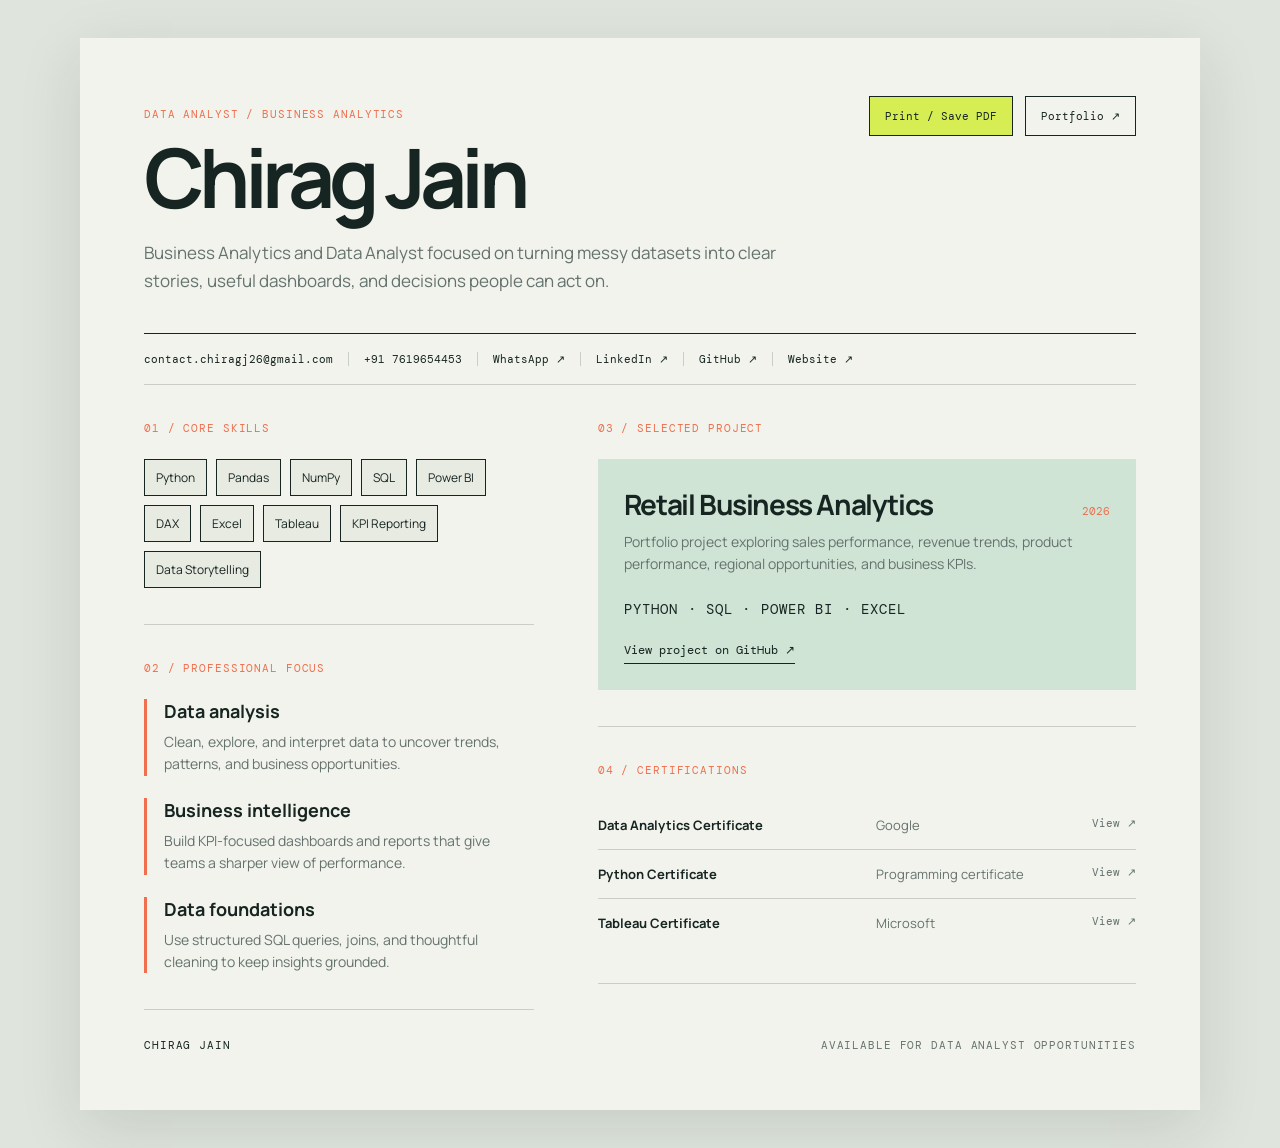
==== resume.html @ fd219ec3 "Add data analyst resume and contact links" ====
<!DOCTYPE html>
<html lang="en">
<head>
    <meta charset="UTF-8">
    <meta name="viewport" content="width=device-width, initial-scale=1.0">
    <meta name="description" content="Chirag Jain - Data Analyst resume">
    <title>Chirag Jain | Data Analyst Resume</title>
    <link rel="preconnect" href="https://fonts.googleapis.com">
    <link rel="preconnect" href="https://fonts.gstatic.com" crossorigin>
    <link href="https://fonts.googleapis.com/css2?family=DM+Mono:wght@400;500&family=Manrope:wght@400;600;700;800&display=swap" rel="stylesheet">
    <link rel="stylesheet" href="resume.css">
</head>
<body>
    <main class="resume">
        <header class="resume-header">
            <div>
                <p class="eyebrow">DATA ANALYST / BUSINESS ANALYTICS</p>
                <h1>Chirag Jain</h1>
                <p class="summary">Business Analytics and Data Analyst focused on turning messy datasets into clear stories, useful dashboards, and decisions people can act on.</p>
            </div>
            <div class="actions"><button type="button" onclick="window.print()">Print / Save PDF</button><a href="index.html">Portfolio ↗</a></div>
        </header>

        <section class="contact-bar" aria-label="Contact details">
            <a href="mailto:contact.chiragj26@gmail.com">contact.chiragj26@gmail.com</a>
            <a href="tel:+917619654453">+91 7619654453</a>
            <a href="https://wa.me/917619654453" target="_blank" rel="noreferrer">WhatsApp ↗</a>
            <a href="https://www.linkedin.com/in/chirag-jain-657a50437/" target="_blank" rel="noreferrer">LinkedIn ↗</a>
            <a href="https://github.com/contactchiragj26-Analyst" target="_blank" rel="noreferrer">GitHub ↗</a>
            <a href="https://contactchiragj26-analyst.github.io/Retail-Business-Analytics-project-/" target="_blank" rel="noreferrer">Website ↗</a>
        </section>

        <div class="resume-grid">
            <div>
                <section class="section">
                    <p class="section-label">01 / CORE SKILLS</p>
                    <div class="skill-list"><span>Python</span><span>Pandas</span><span>NumPy</span><span>SQL</span><span>Power BI</span><span>DAX</span><span>Excel</span><span>Tableau</span><span>KPI Reporting</span><span>Data Storytelling</span></div>
                </section>
                <section class="section">
                    <p class="section-label">02 / PROFESSIONAL FOCUS</p>
                    <div class="focus-list">
                        <article><strong>Data analysis</strong><p>Clean, explore, and interpret data to uncover trends, patterns, and business opportunities.</p></article>
                        <article><strong>Business intelligence</strong><p>Build KPI-focused dashboards and reports that give teams a sharper view of performance.</p></article>
                        <article><strong>Data foundations</strong><p>Use structured SQL queries, joins, and thoughtful cleaning to keep insights grounded.</p></article>
                    </div>
                </section>
            </div>
            <div>
                <section class="section">
                    <p class="section-label">03 / SELECTED PROJECT</p>
                    <article class="project">
                        <div class="project-heading"><h2>Retail Business Analytics</h2><span>2026</span></div>
                        <p>Portfolio project exploring sales performance, revenue trends, product performance, regional opportunities, and business KPIs.</p>
                        <p class="tools">PYTHON · SQL · POWER BI · EXCEL</p>
                        <a class="project-link" href="https://github.com/contactchiragj26-Analyst/Retail-Business-Analytics-project-" target="_blank" rel="noreferrer">View project on GitHub ↗</a>
                    </article>
                </section>
                <section class="section">
                    <p class="section-label">04 / CERTIFICATIONS</p>
                    <ul class="certifications">
                        <li><strong>Data Analytics Certificate</strong><span>Google</span><a href="certificates/data-analytics.pdf" target="_blank" rel="noreferrer">View ↗</a></li>
                        <li><strong>Python Certificate</strong><span>Programming certificate</span><a href="certificates/python.pdf" target="_blank" rel="noreferrer">View ↗</a></li>
                        <li><strong>Tableau Certificate</strong><span>Microsoft</span><a href="certificates/tableau.pdf" target="_blank" rel="noreferrer">View ↗</a></li>
                    </ul>
                </section>
            </div>
        </div>
        <footer>CHIRAG JAIN <span>AVAILABLE FOR DATA ANALYST OPPORTUNITIES</span></footer>
    </main>
</body>
</html>
---- resume.css ----
:root{--ink:#172522;--muted:#65726e;--paper:#f1f3ec;--lime:#d6ed54;--mint:#cfe4d4;--line:rgba(23,37,34,.18);--orange:#ef6f4e;--mono:'DM Mono',monospace;--sans:'Manrope',sans-serif}*{box-sizing:border-box}body{margin:0;background:#dfe5dc;color:var(--ink);font-family:var(--sans)}a{color:inherit;text-decoration:none}.resume{max-width:1120px;margin:38px auto;background:var(--paper);padding:58px 64px;box-shadow:0 18px 60px rgba(23,37,34,.12)}.resume-header{display:flex;justify-content:space-between;gap:40px;border-bottom:1px solid var(--ink);padding-bottom:38px}.eyebrow,.section-label,.tools,footer{font:11px var(--mono);letter-spacing:.08em}.eyebrow,.section-label{color:var(--orange)}h1{font-size:clamp(48px,7vw,82px);line-height:.95;letter-spacing:-.07em;margin:18px 0 22px}.summary{max-width:650px;color:var(--muted);font-size:17px;line-height:1.65;margin:0}.actions{display:flex;align-items:flex-start;gap:12px;white-space:nowrap}.actions button,.actions a{border:1px solid var(--ink);background:var(--lime);padding:12px 15px;color:var(--ink);font:11px var(--mono);cursor:pointer}.actions a{background:transparent}.contact-bar{display:flex;flex-wrap:wrap;gap:0;border-bottom:1px solid var(--line);padding:18px 0}.contact-bar a{font:11px var(--mono);padding:0 15px;border-right:1px solid var(--line)}.contact-bar a:first-child{padding-left:0}.contact-bar a:last-child{border:0}.resume-grid{display:grid;grid-template-columns:.84fr 1.16fr;gap:64px}.section{padding:36px 0;border-bottom:1px solid var(--line)}.section-label{margin:0 0 24px}.skill-list{display:flex;flex-wrap:wrap;gap:9px}.skill-list span{border:1px solid var(--ink);padding:9px 11px;font-size:12px;background:#e8ebe2}.focus-list{display:grid;gap:22px}.focus-list article{border-left:3px solid var(--orange);padding-left:17px}.focus-list strong{font-size:18px}.focus-list p,.project p{color:var(--muted);font-size:14px;line-height:1.6;margin:8px 0 0}.project{background:var(--mint);padding:26px}.project-heading{display:flex;justify-content:space-between;gap:18px;align-items:baseline}.project h2{font-size:28px;letter-spacing:-.05em;margin:0}.project-heading span{font:11px var(--mono);color:var(--orange)}.tools{margin-top:22px!important;color:var(--ink)!important}.project-link{display:inline-block;margin-top:22px;border-bottom:1px solid var(--ink);font:12px var(--mono);padding-bottom:5px}.certifications{list-style:none;margin:0;padding:0}.certifications li{display:grid;grid-template-columns:1.3fr 1fr auto;gap:12px;padding:15px 0;border-top:1px solid var(--line);font-size:13px}.certifications li:first-child{border-top:0}.certifications span,.certifications a{color:var(--muted)}.certifications a{font-family:var(--mono);font-size:11px}.certifications a:hover,.contact-bar a:hover,.project-link:hover{color:var(--orange)}footer{display:flex;justify-content:space-between;padding-top:28px}footer span{color:var(--muted)}@media(max-width:800px){.resume{margin:0;padding:32px 22px}.resume-header,.resume-grid{display:block}.actions{margin-top:28px}.contact-bar{gap:14px}.contact-bar a{padding:0 12px 0 0;border:0}.resume-grid{display:block}.section{padding:28px 0}.certifications li{grid-template-columns:1fr auto}.certifications span{grid-column:1}.certifications a{grid-column:2;grid-row:1 / span 2;align-self:center}footer{display:block;line-height:2}footer span{display:block}}@media print{body{background:#fff}.resume{margin:0;max-width:none;box-shadow:none;padding:30px}.actions{display:none}.contact-bar a{font-size:9px}.section{padding:22px 0}.resume-grid{gap:36px}}
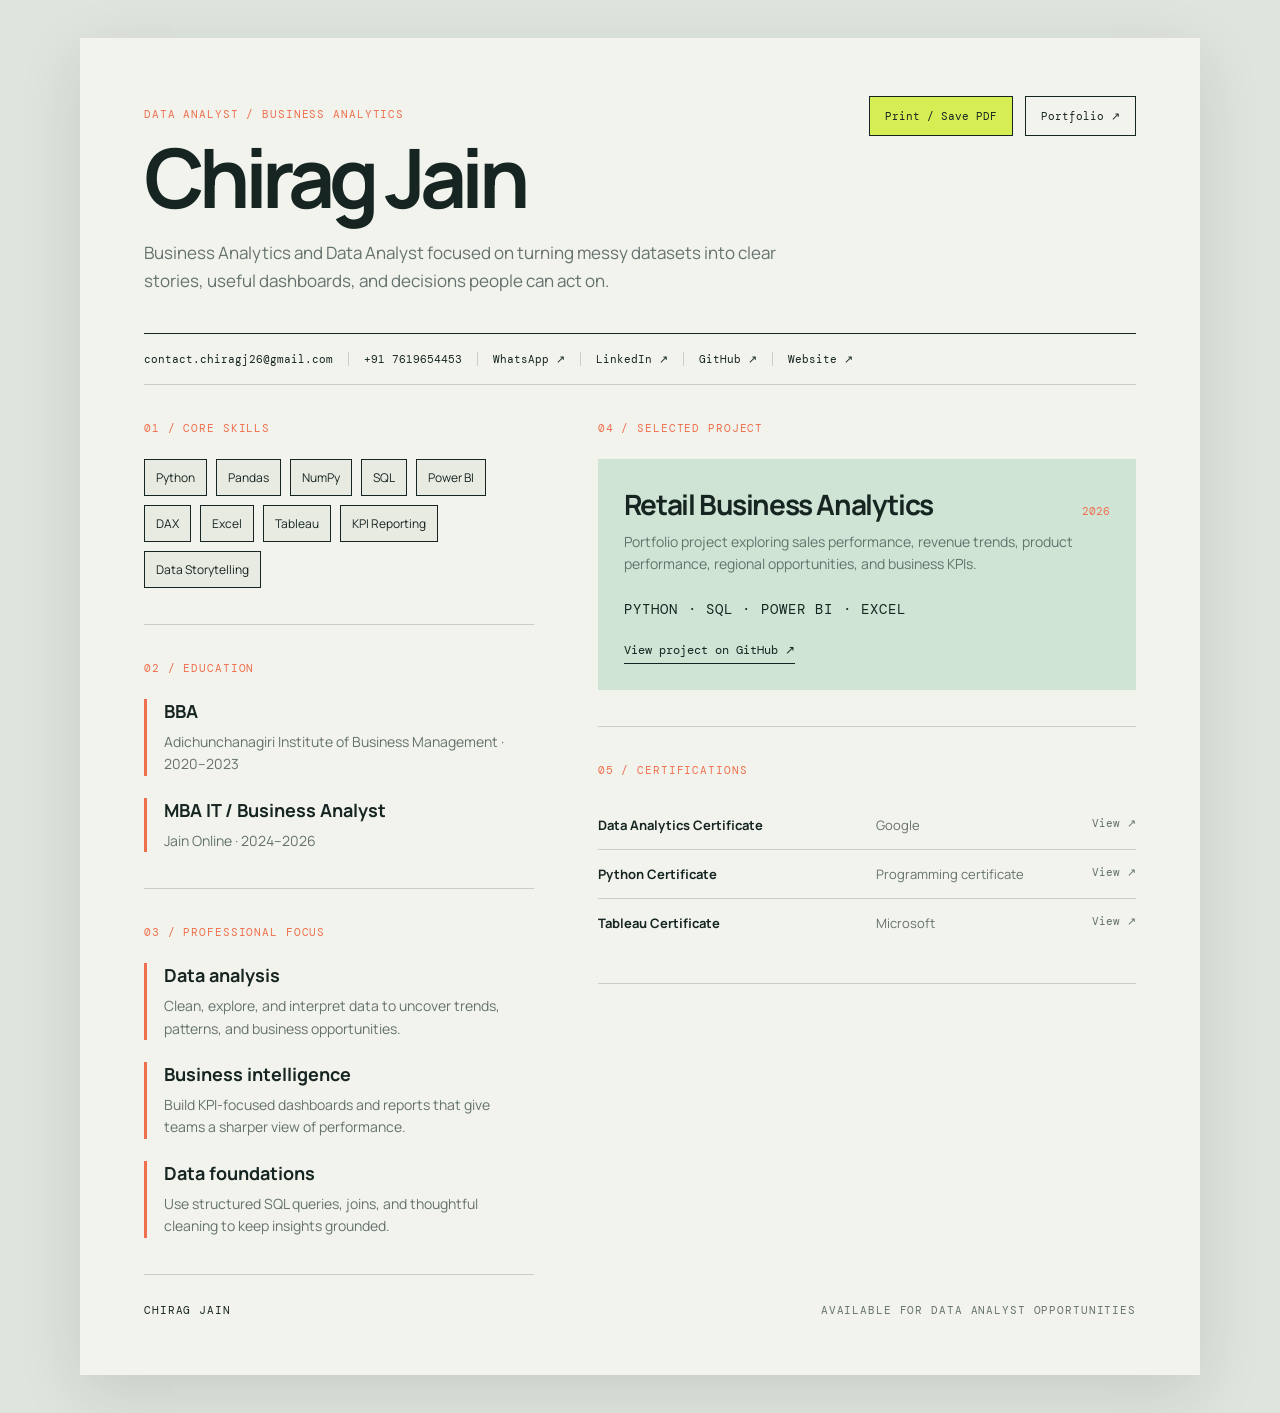
==== commit 66986416: "Add education to data analyst resume" ====
--- a/resume.html
+++ b/resume.html
@@ -37,7 +37,14 @@
                     <div class="skill-list"><span>Python</span><span>Pandas</span><span>NumPy</span><span>SQL</span><span>Power BI</span><span>DAX</span><span>Excel</span><span>Tableau</span><span>KPI Reporting</span><span>Data Storytelling</span></div>
                 </section>
                 <section class="section">
-                    <p class="section-label">02 / PROFESSIONAL FOCUS</p>
+                    <p class="section-label">02 / EDUCATION</p>
+                    <div class="focus-list">
+                        <article><strong>BBA</strong><p>Adichunchanagiri Institute of Business Management · 2020–2023</p></article>
+                        <article><strong>MBA IT / Business Analyst</strong><p>Jain Online · 2024–2026</p></article>
+                    </div>
+                </section>
+                <section class="section">
+                    <p class="section-label">03 / PROFESSIONAL FOCUS</p>
                     <div class="focus-list">
                         <article><strong>Data analysis</strong><p>Clean, explore, and interpret data to uncover trends, patterns, and business opportunities.</p></article>
                         <article><strong>Business intelligence</strong><p>Build KPI-focused dashboards and reports that give teams a sharper view of performance.</p></article>
@@ -47,7 +54,7 @@
             </div>
             <div>
                 <section class="section">
-                    <p class="section-label">03 / SELECTED PROJECT</p>
+                    <p class="section-label">04 / SELECTED PROJECT</p>
                     <article class="project">
                         <div class="project-heading"><h2>Retail Business Analytics</h2><span>2026</span></div>
                         <p>Portfolio project exploring sales performance, revenue trends, product performance, regional opportunities, and business KPIs.</p>
@@ -56,7 +63,7 @@
                     </article>
                 </section>
                 <section class="section">
-                    <p class="section-label">04 / CERTIFICATIONS</p>
+                    <p class="section-label">05 / CERTIFICATIONS</p>
                     <ul class="certifications">
                         <li><strong>Data Analytics Certificate</strong><span>Google</span><a href="certificates/data-analytics.pdf" target="_blank" rel="noreferrer">View ↗</a></li>
                         <li><strong>Python Certificate</strong><span>Programming certificate</span><a href="certificates/python.pdf" target="_blank" rel="noreferrer">View ↗</a></li>
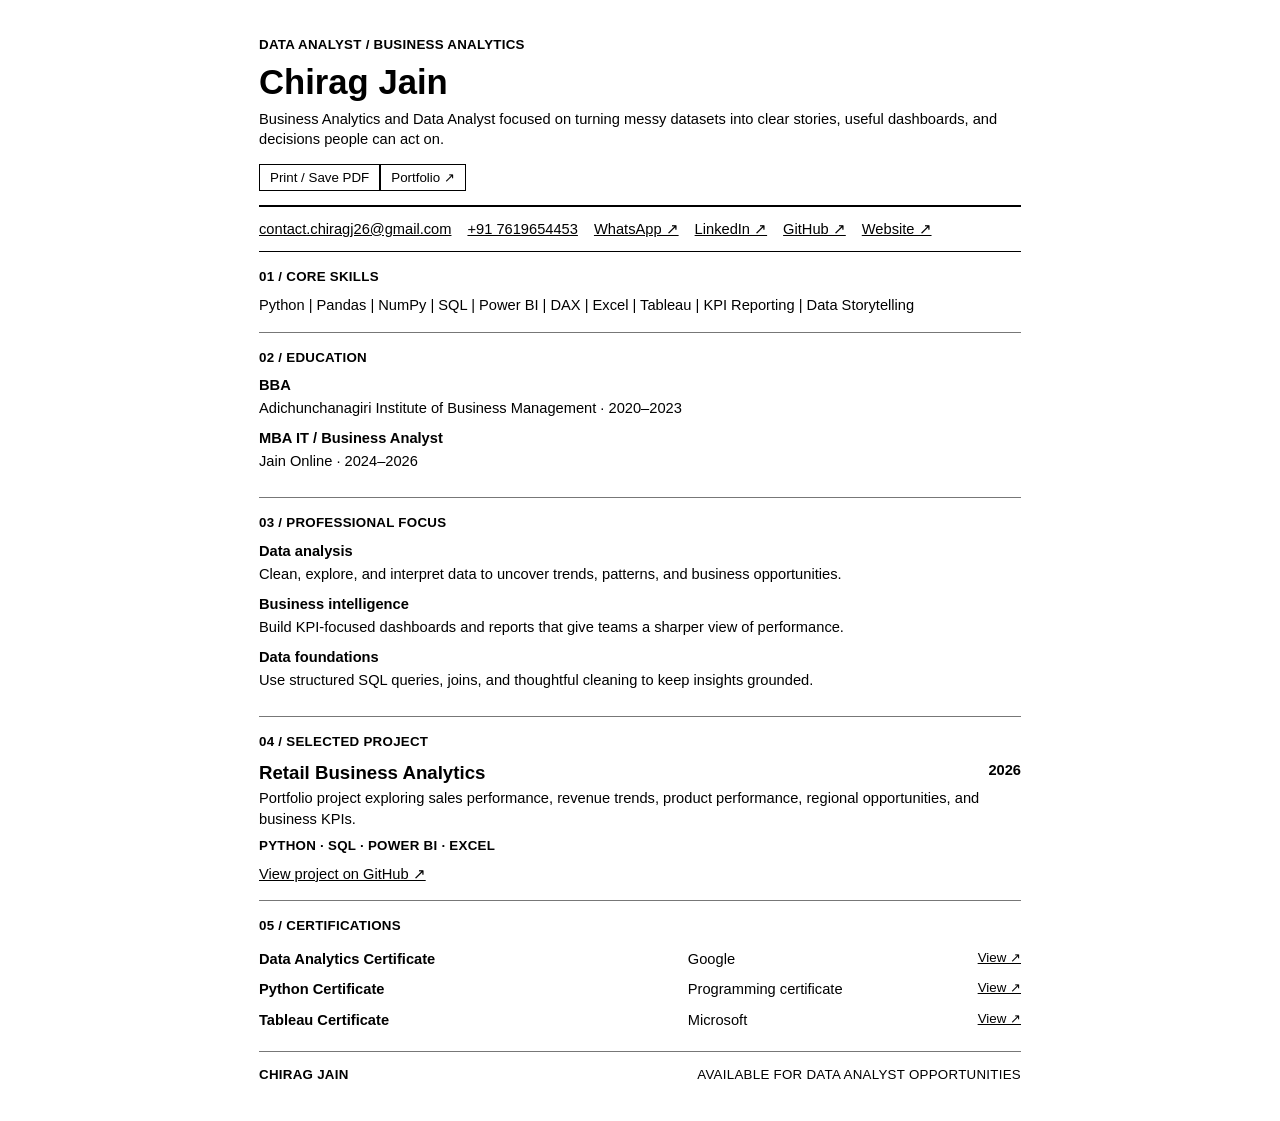
==== commit 69d70050: "Make resume ATS friendly" ====
--- a/resume.html
+++ b/resume.html
@@ -8,7 +8,7 @@
     <link rel="preconnect" href="https://fonts.googleapis.com">
     <link rel="preconnect" href="https://fonts.gstatic.com" crossorigin>
     <link href="https://fonts.googleapis.com/css2?family=DM+Mono:wght@400;500&family=Manrope:wght@400;600;700;800&display=swap" rel="stylesheet">
-    <link rel="stylesheet" href="resume.css">
+    <link rel="stylesheet" href="resume-ats.css">
 </head>
 <body>
     <main class="resume">
--- a/resume-ats.css
+++ b/resume-ats.css
@@ -0,0 +1 @@
+*{box-sizing:border-box}body{margin:0;background:#fff;color:#000;font-family:Arial,Helvetica,sans-serif;font-size:11pt;line-height:1.4}.resume{max-width:850px;margin:0 auto;padding:36px 44px}.resume-header{border-bottom:2px solid #000;padding-bottom:14px}.eyebrow,.section-label,.tools,footer{font-size:10pt;font-weight:700;letter-spacing:.02em}.eyebrow{margin:0 0 8px}.resume h1{font-size:26pt;line-height:1.1;margin:0 0 8px}.summary{margin:0;max-width:760px}.actions{margin-top:14px}.actions button,.actions a{background:none;border:1px solid #000;color:#000;padding:5px 10px;font:10pt Arial;cursor:pointer;text-decoration:none}.contact-bar{display:flex;flex-wrap:wrap;gap:0;padding:12px 0;border-bottom:1px solid #000}.contact-bar a{color:#000;text-decoration:underline;margin-right:16px}.resume-grid{display:block}.section{padding:16px 0;border-bottom:1px solid #777}.section-label{margin:0 0 8px}.skill-list{display:block}.skill-list span:after{content:" | "}.skill-list span:last-child:after{content:""}.focus-list{display:block}.focus-list article{margin:0 0 10px}.focus-list strong{display:block}.focus-list p,.project p{margin:2px 0}.project-heading{display:flex;justify-content:space-between;gap:20px}.project-heading h2{font-size:14pt;margin:0}.project-heading span{font-weight:700}.tools{margin:8px 0!important}.project-link,.certifications a{color:#000;text-decoration:underline}.certifications{list-style:none;padding:0;margin:0}.certifications li{display:grid;grid-template-columns:1.5fr 1fr auto;gap:12px;padding:5px 0}.certifications a{font-size:10pt}footer{display:flex;justify-content:space-between;padding-top:14px}footer span{font-weight:400}@media(max-width:600px){.resume{padding:24px 18px}.contact-bar a{margin-bottom:4px}.certifications li{display:block}.certifications span,.certifications a{display:block}footer{display:block}footer span{display:block;margin-top:4px}}@media print{.resume{max-width:none;padding:0}.actions{display:none}a{color:#000;text-decoration:none}}
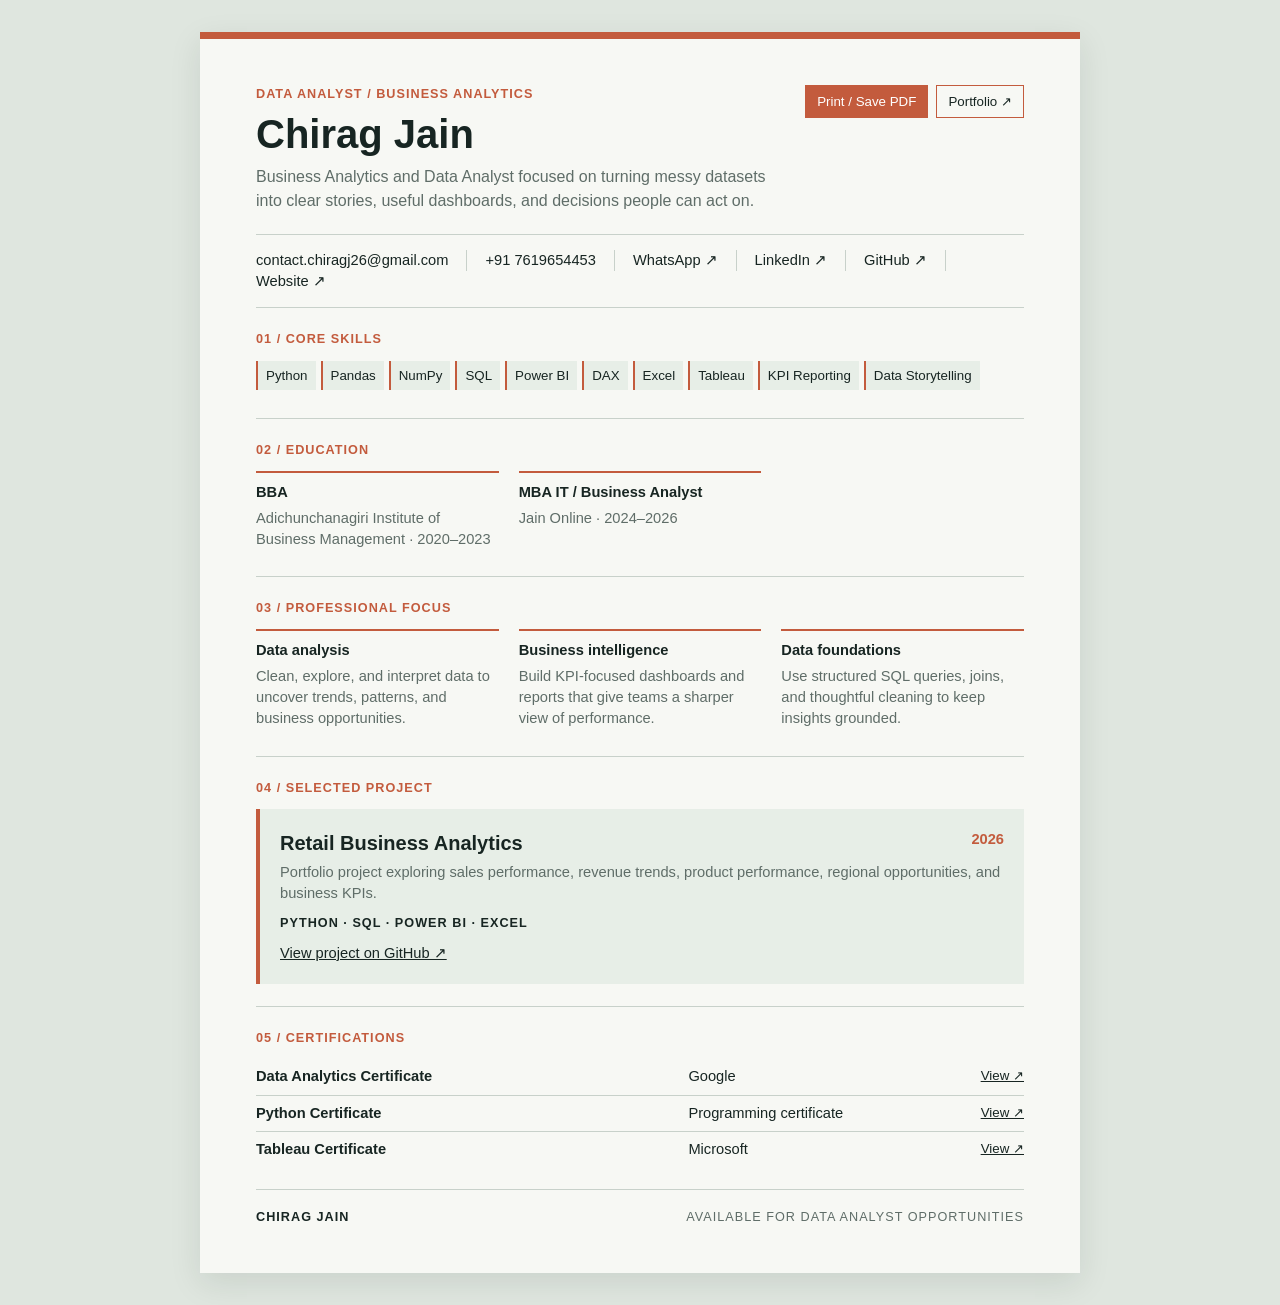
==== commit bfa81c35: "Add balanced resume design" ====
--- a/resume.html
+++ b/resume.html
@@ -8,7 +8,7 @@
     <link rel="preconnect" href="https://fonts.googleapis.com">
     <link rel="preconnect" href="https://fonts.gstatic.com" crossorigin>
     <link href="https://fonts.googleapis.com/css2?family=DM+Mono:wght@400;500&family=Manrope:wght@400;600;700;800&display=swap" rel="stylesheet">
-    <link rel="stylesheet" href="resume-ats.css">
+    <link rel="stylesheet" href="resume-balanced.css">
 </head>
 <body>
     <main class="resume">
--- a/resume-balanced.css
+++ b/resume-balanced.css
@@ -0,0 +1 @@
+:root{--ink:#172522;--muted:#5f6d68;--paper:#f7f8f4;--accent:#c35b3d;--soft:#e7eee7;--line:#c8d1ca}*{box-sizing:border-box}body{margin:0;background:#dfe6df;color:var(--ink);font-family:Arial,Helvetica,sans-serif;font-size:11pt;line-height:1.45}.resume{max-width:880px;margin:32px auto;background:var(--paper);padding:46px 56px;border-top:7px solid var(--accent);box-shadow:0 10px 30px rgba(23,37,34,.1)}.resume-header{display:flex;justify-content:space-between;gap:32px;border-bottom:1px solid var(--line);padding-bottom:22px}.eyebrow,.section-label,.tools,footer{font-size:9.5pt;font-weight:700;letter-spacing:.08em}.eyebrow,.section-label{color:var(--accent)}.eyebrow{margin:0 0 10px}.resume h1{font-size:30pt;line-height:1.05;margin:0 0 10px}.summary{max-width:650px;margin:0;color:var(--muted);font-size:12pt}.actions{display:flex;align-items:flex-start;gap:8px;white-space:nowrap}.actions button,.actions a{background:var(--accent);border:1px solid var(--accent);color:#fff;padding:8px 11px;font:10pt Arial;cursor:pointer;text-decoration:none}.actions a{background:transparent;color:var(--ink)}.contact-bar{display:flex;flex-wrap:wrap;gap:0;padding:15px 0;border-bottom:1px solid var(--line)}.contact-bar a{color:var(--ink);text-decoration:none;margin-right:18px;padding-right:18px;border-right:1px solid var(--line)}.contact-bar a:last-child{border:0}.contact-bar a:hover,.project-link:hover,.certifications a:hover{color:var(--accent)}.resume-grid{display:block}.section{padding:22px 0;border-bottom:1px solid var(--line)}.section-label{margin:0 0 12px}.skill-list{display:block}.skill-list span{display:inline-block;background:var(--soft);padding:5px 8px;margin:0 5px 6px 0;border-left:2px solid var(--accent);font-size:10pt}.focus-list{display:grid;grid-template-columns:repeat(3,1fr);gap:20px}.focus-list article{border-top:2px solid var(--accent);padding-top:9px}.focus-list strong{display:block}.focus-list p,.project p{margin:4px 0;color:var(--muted)}.project{background:var(--soft);padding:20px;border-left:4px solid var(--accent)}.project-heading{display:flex;justify-content:space-between;gap:20px}.project-heading h2{font-size:15pt;margin:0}.project-heading span{font-weight:700;color:var(--accent)}.tools{margin:10px 0!important;color:var(--ink)!important}.project-link,.certifications a{color:var(--ink);text-decoration:underline}.certifications{list-style:none;padding:0;margin:0}.certifications li{display:grid;grid-template-columns:1.5fr 1fr auto;gap:12px;padding:7px 0;border-top:1px solid var(--line)}.certifications li:first-child{border-top:0}.certifications a{font-size:10pt}footer{display:flex;justify-content:space-between;padding-top:18px}footer span{color:var(--muted);font-weight:400}@media(max-width:650px){.resume{margin:0;padding:30px 20px}.resume-header{display:block}.actions{margin-top:18px}.contact-bar a{border:0;padding:0;margin:0 14px 6px 0}.focus-list{grid-template-columns:1fr}.certifications li{display:block}.certifications span,.certifications a{display:block;margin-top:2px}footer{display:block}footer span{display:block;margin-top:4px}}@media print{body{background:#fff}.resume{margin:0;max-width:none;box-shadow:none;padding:20px}.actions{display:none}.contact-bar a{border:0}.focus-list{grid-template-columns:repeat(3,1fr)}}
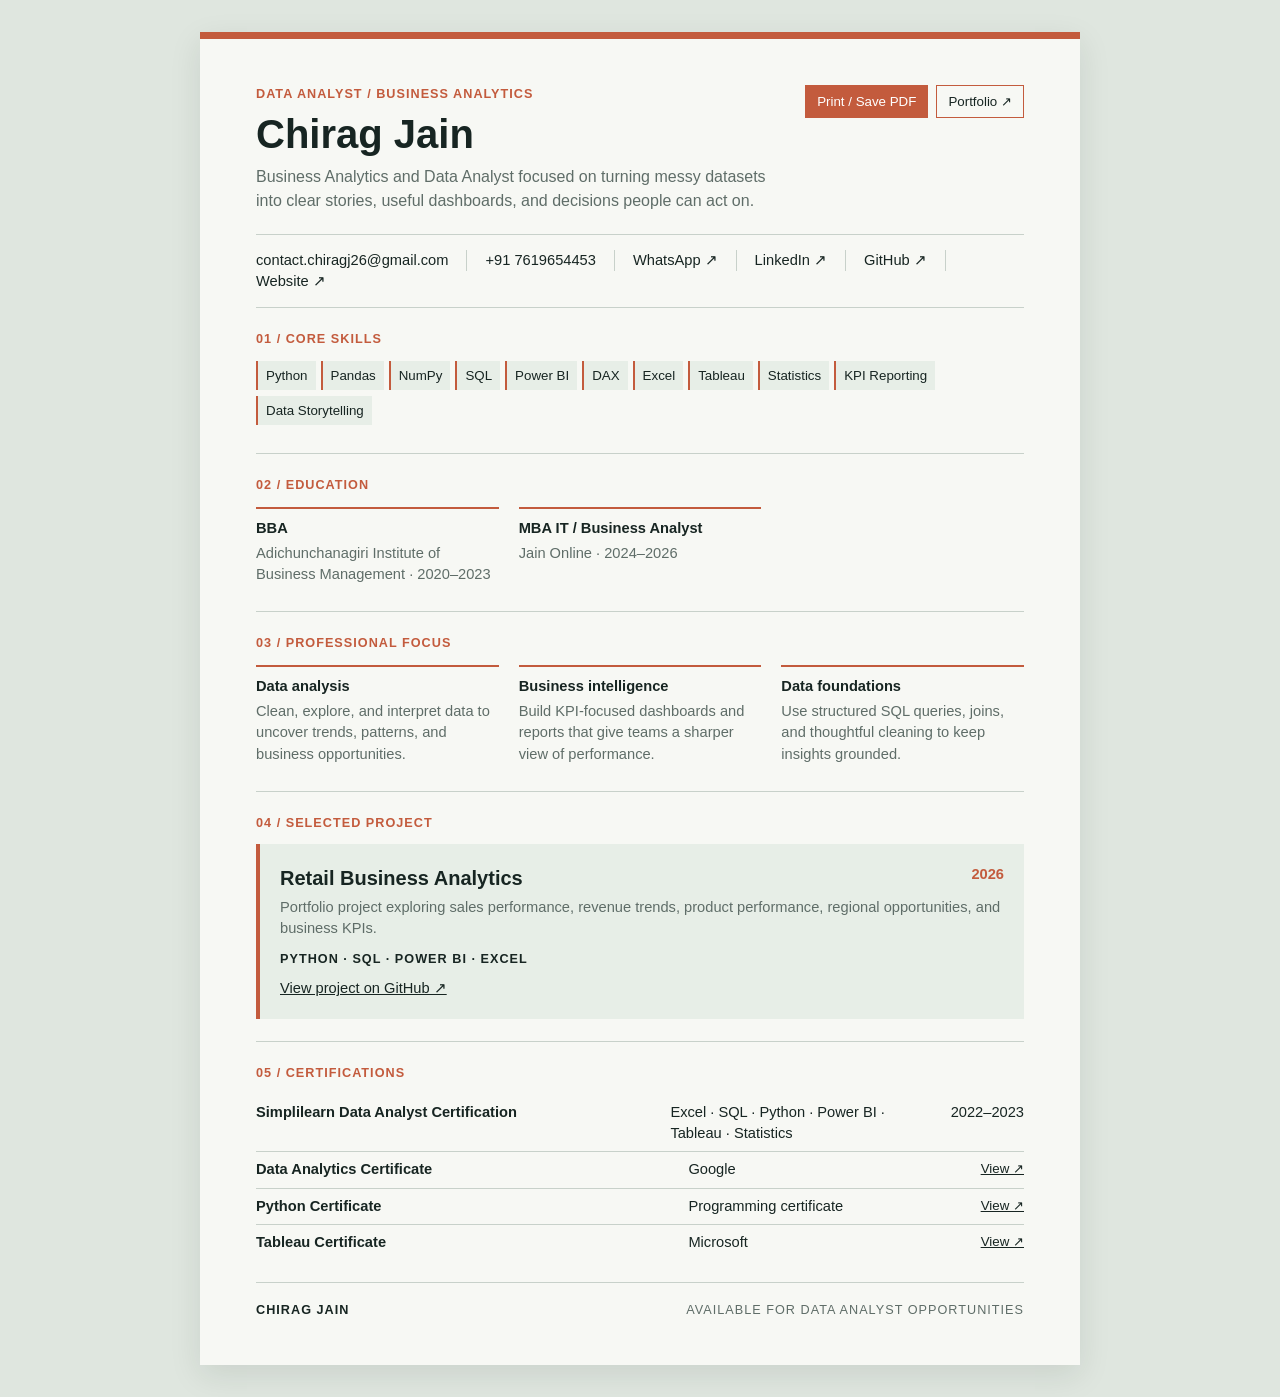
==== commit 6407aaf2: "Add Simplilearn certification and skills" ====
--- a/resume.html
+++ b/resume.html
@@ -34,7 +34,7 @@
             <div>
                 <section class="section">
                     <p class="section-label">01 / CORE SKILLS</p>
-                    <div class="skill-list"><span>Python</span><span>Pandas</span><span>NumPy</span><span>SQL</span><span>Power BI</span><span>DAX</span><span>Excel</span><span>Tableau</span><span>KPI Reporting</span><span>Data Storytelling</span></div>
+                    <div class="skill-list"><span>Python</span><span>Pandas</span><span>NumPy</span><span>SQL</span><span>Power BI</span><span>DAX</span><span>Excel</span><span>Tableau</span><span>Statistics</span><span>KPI Reporting</span><span>Data Storytelling</span></div>
                 </section>
                 <section class="section">
                     <p class="section-label">02 / EDUCATION</p>
@@ -65,6 +65,7 @@
                 <section class="section">
                     <p class="section-label">05 / CERTIFICATIONS</p>
                     <ul class="certifications">
+                        <li><strong>Simplilearn Data Analyst Certification</strong><span>Excel · SQL · Python · Power BI · Tableau · Statistics</span><span>2022–2023</span></li>
                         <li><strong>Data Analytics Certificate</strong><span>Google</span><a href="certificates/data-analytics.pdf" target="_blank" rel="noreferrer">View ↗</a></li>
                         <li><strong>Python Certificate</strong><span>Programming certificate</span><a href="certificates/python.pdf" target="_blank" rel="noreferrer">View ↗</a></li>
                         <li><strong>Tableau Certificate</strong><span>Microsoft</span><a href="certificates/tableau.pdf" target="_blank" rel="noreferrer">View ↗</a></li>
